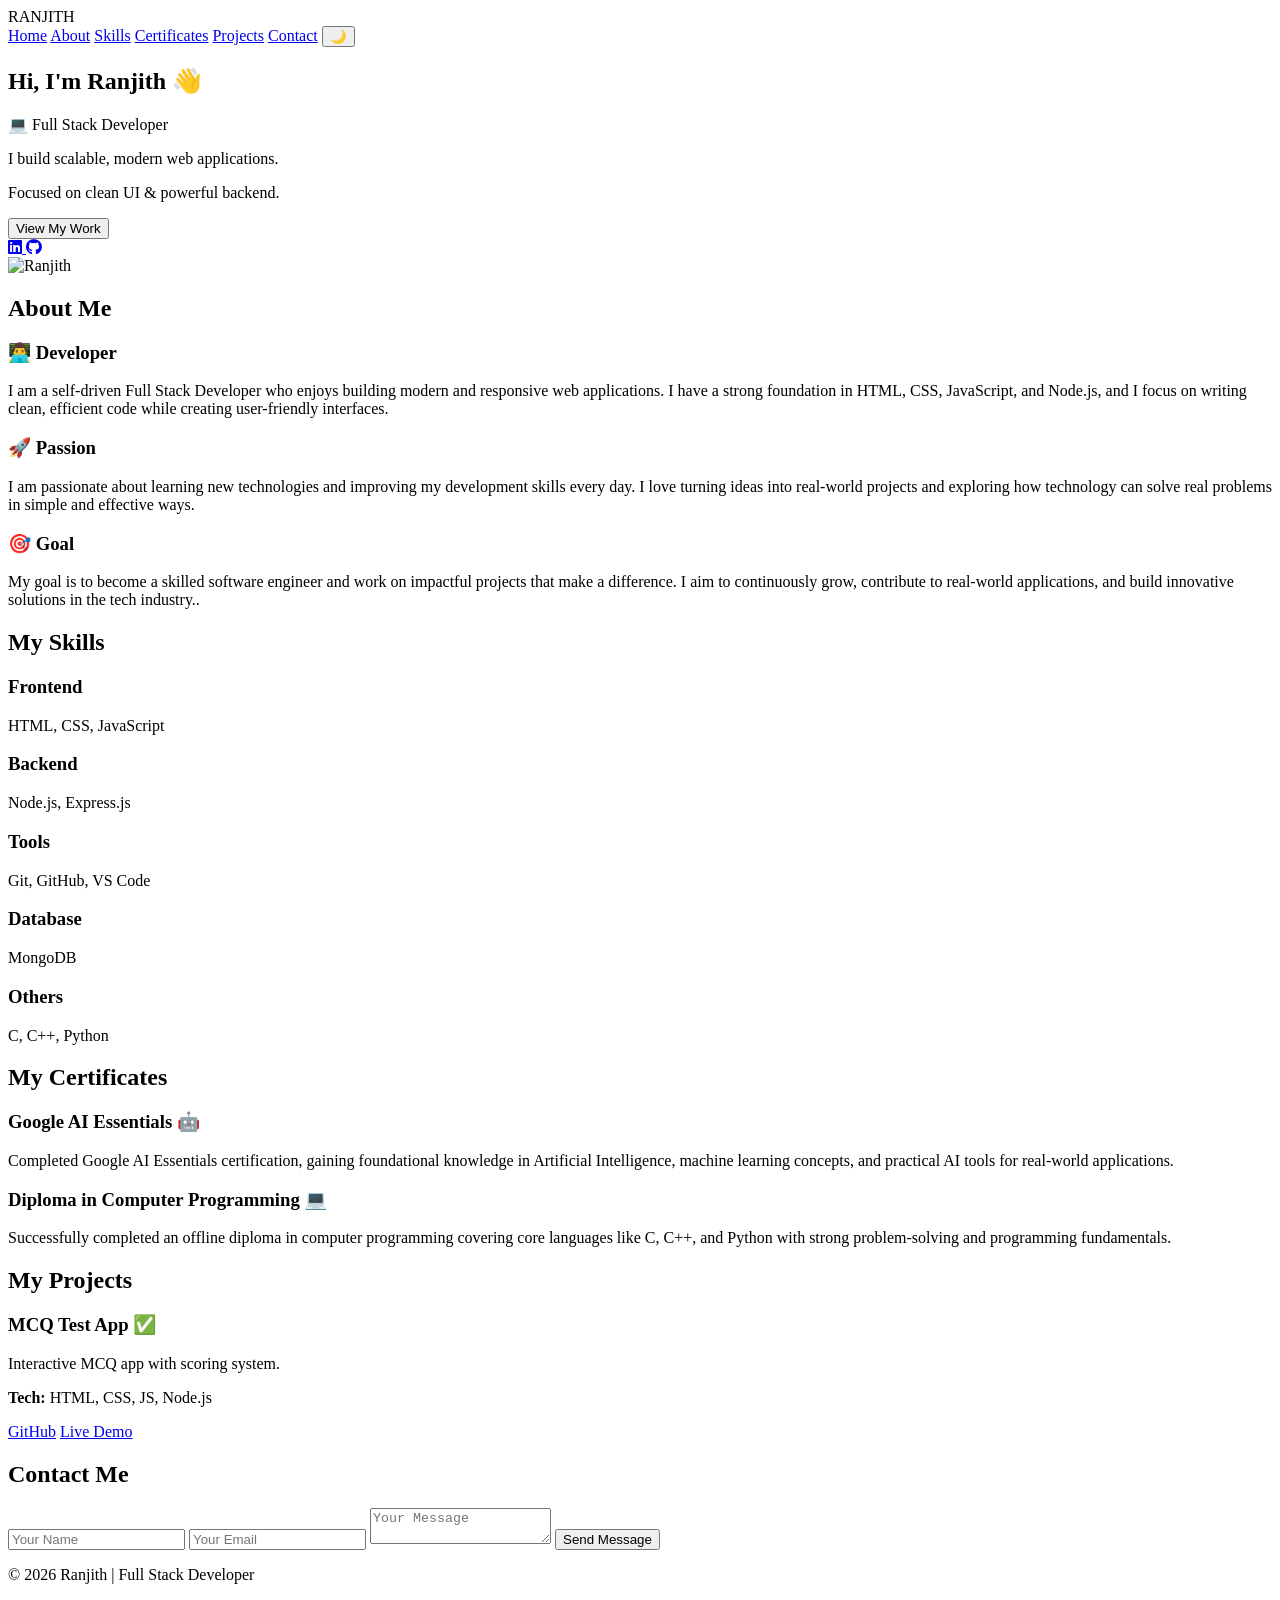
==== index.html @ ca7a4b26 "Rename public/index.html to index.html" ====
<!DOCTYPE html>
<html lang="en">
<head>
  <meta charset="UTF-8">
  <meta name="viewport" content="width=device-width, initial-scale=1.0">
  <title>Ranjith | Full Stack Developer</title>

  <!-- STYLE -->
  <link rel="stylesheet" href="style.css">

  <!-- FONT AWESOME -->
  <link rel="stylesheet" href="https://cdnjs.cloudflare.com/ajax/libs/font-awesome/6.4.0/css/all.min.css">
</head>
<body>

<!-- NAVBAR -->
<nav class="navbar">
  <div class="hero-logo">RANJITH </div>
  <div class="nav-links">
    <a href="#home">Home</a>
    <a href="#about">About</a>
    <a href="#skills">Skills</a>
    <a href="#certificates">Certificates</a>
    <a href="#work">Projects</a>
    <a href="#contact">Contact</a>

    <button onclick="toggleMode()" class="mode-btn">🌙</button>
  </div>
</nav>

<!-- HERO -->
<section id="home" class="hero">
  <div class="left">
    <h1>Hi, I'm Ranjith 👋</h1>
    <p id="typing" class="typing"></p>

    <div class="hero-info">
      <p>💻 Full Stack Developer</p>
      <p>I build scalable, modern web applications.</p>
      <p>Focused on clean UI & powerful backend.</p>
    </div>

    <div class="hero-buttons">
      <button onclick="scrollToSection('work')">View My Work</button>
    </div>

    <!-- 🔥 SOCIAL ICONS ADDED HERE -->
    <div class="social-links">
      <a href="https://www.linkedin.com/in/ranjithm57/" target="_blank">
        <i class="fab fa-linkedin"></i>
      </a>
      <a href="https://github.com/ranjithranvishnu57" target="_blank">
        <i class="fab fa-github"></i>
      </a>
    </div>

  </div>

  <div class="right">
    <div class="profile-container">
      <img src="profile.jpg.jpeg" alt="Ranjith">
    </div>
  </div>
</section>


<!-- ABOUT -->
<section id="about" class="about">
  <h2>About Me</h2>
  <div class="about-grid">
    <div class="about-card reveal">
      <h3>👨‍💻 Developer</h3>
      <p>I am a self-driven Full Stack Developer who enjoys building modern and responsive web applications. I have a strong foundation in HTML, CSS, JavaScript, and Node.js, and I focus on writing clean, efficient code while creating user-friendly interfaces.</p>
    </div>
    <div class="about-card reveal">
      <h3>🚀 Passion</h3>
      <p>I am passionate about learning new technologies and improving my development skills every day. I love turning ideas into real-world projects and exploring how technology can solve real problems in simple and effective ways.</p>
    </div>
    <div class="about-card reveal">
      <h3>🎯 Goal</h3>
      <p>My goal is to become a skilled software engineer and work on impactful projects that make a difference. I aim to continuously grow, contribute to real-world applications, and build innovative solutions in the tech industry..</p>
    </div>
  </div>
</section>

<!-- SKILLS -->
<section id="skills" class="about">
  <h2>My Skills</h2>
  <div class="about-grid">
    <div class="about-card reveal">
      <h3>Frontend</h3>
      <p>HTML, CSS, JavaScript</p>
    </div>
    <div class="about-card reveal">
      <h3>Backend</h3>
      <p>Node.js, Express.js</p>
    </div>
    <div class="about-card reveal">
      <h3>Tools</h3>
      <p>Git, GitHub, VS Code</p>
    </div>
    <div class="about-card reveal">
      <h3>Database</h3>
      <p>MongoDB</p>
    </div>
    <div class="about-card reveal">
      <h3>Others</h3>
      <p>C, C++, Python</p>
    </div>
  </div>
</section>
<section id="certificates" class="about">
  <h2>My Certificates</h2>

  <div class="about-grid">

    <div class="about-card reveal">
      <h3>Google AI Essentials 🤖</h3>
      <p>
        Completed Google AI Essentials certification, gaining foundational knowledge in Artificial Intelligence, 
        machine learning concepts, and practical AI tools for real-world applications.
      </p>
    </div>

    <div class="about-card reveal">
      <h3>Diploma in Computer Programming 💻</h3>
      <p>
        Successfully completed an offline diploma in computer programming covering core languages like 
        C, C++, and Python with strong problem-solving and programming fundamentals.
      </p>
    </div>

  </div>
</section>
</section>


<!-- PROJECTS -->
<section id="work" class="work">
  <h2>My Projects</h2>
  <div class="timeline">
    <div class="timeline-item reveal">
      <h3>MCQ Test App ✅</h3>
      <p>Interactive MCQ app with scoring system.</p>
      <p><strong>Tech:</strong> HTML, CSS, JS, Node.js</p>
      <div class="project-links">
        <a href="https://github.com/ranjithranvishnu57-glitch/QuizApp" target="_blank">GitHub</a>
        <a href="https://quizapp-tiqu.onrender.com/" target="_blank">Live Demo</a>
      </div>
    </div>
  </div>
</section>

<!-- CONTACT -->
<section id="contact" class="contact">
  <h2>Contact Me</h2>
  <form id="contactForm" class="contact-box reveal">
    <input type="text" placeholder="Your Name" required>
    <input type="email" placeholder="Your Email" required>
    <textarea placeholder="Your Message" required></textarea>
    <button type="submit">Send Message</button>
  </form>
</section>

<!-- FOOTER -->
<footer class="fott">
  <p>© 2026 Ranjith | Full Stack Developer</p>
</footer>

<script src="script.js"></script>
</body>
</html>
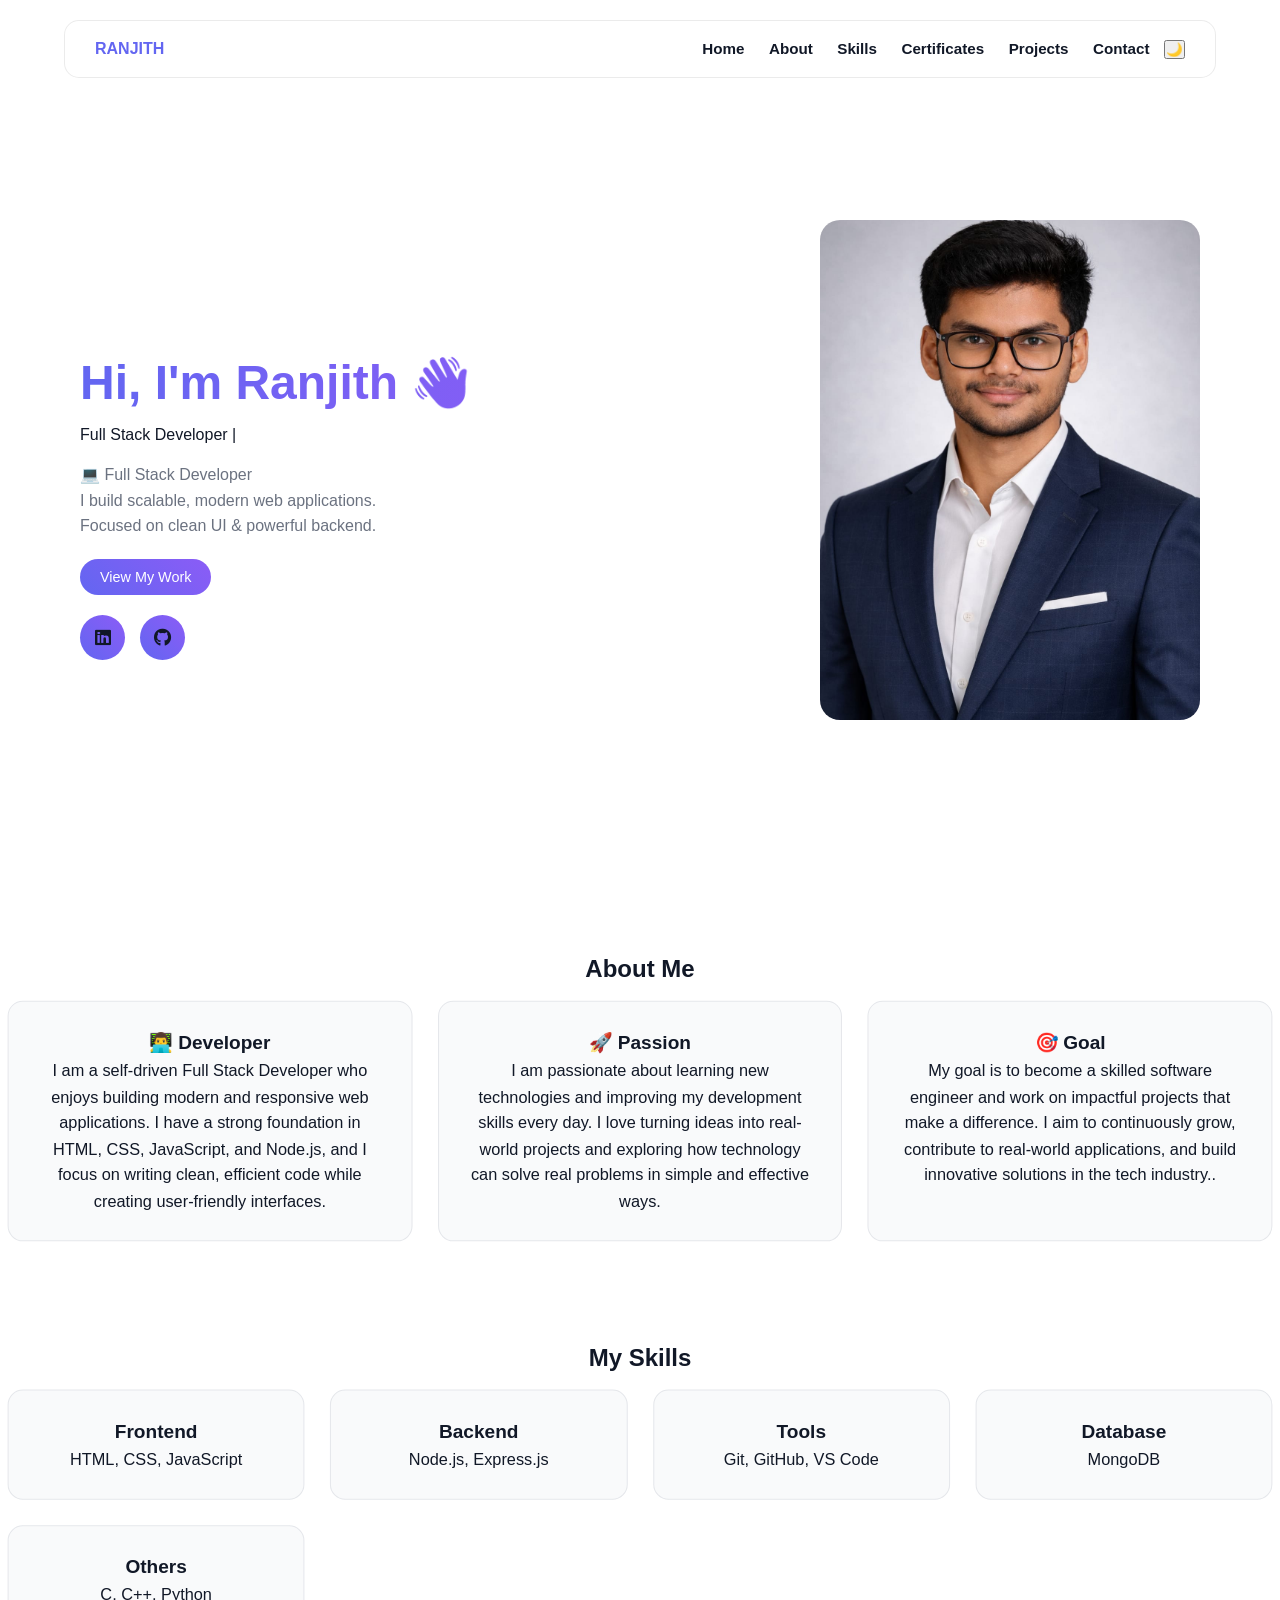
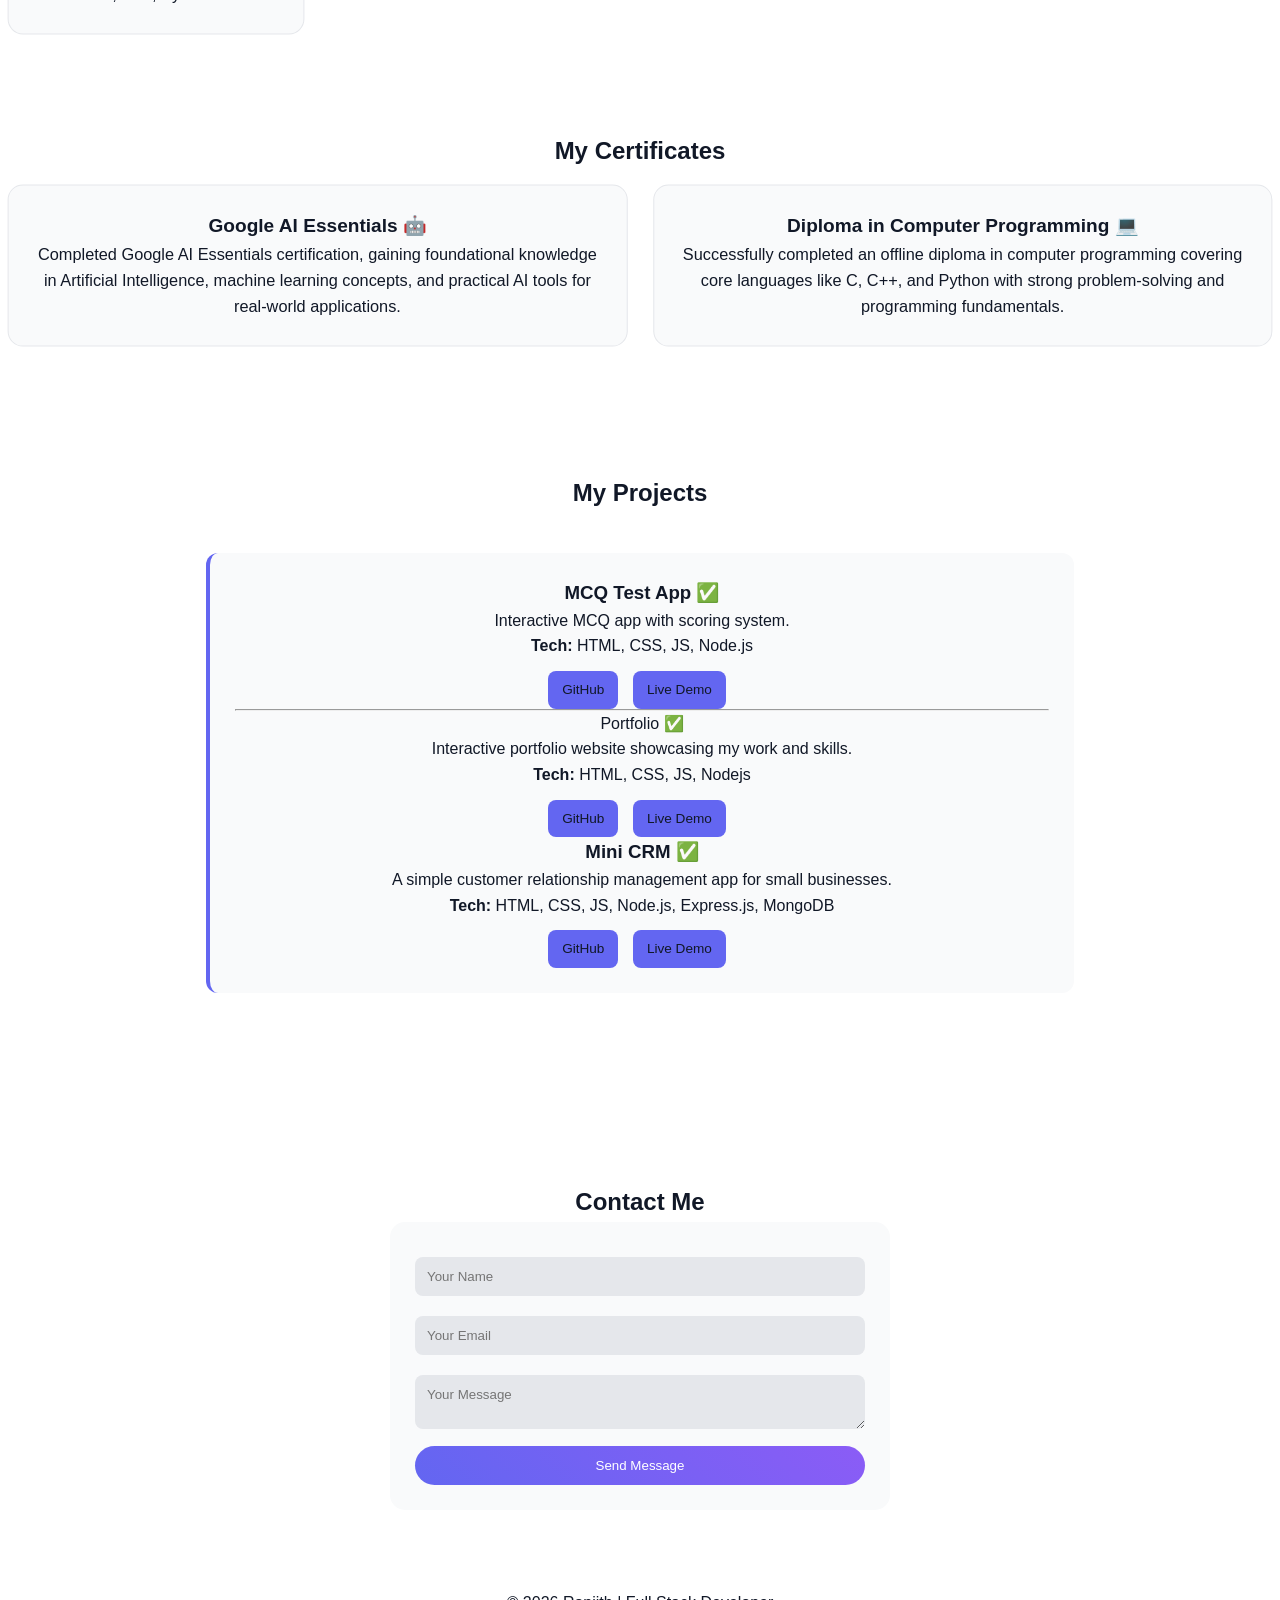
==== commit 2f748d8e: "updated new changes" ====
--- a/index.html
+++ b/index.html
@@ -147,6 +147,23 @@
         <a href="https://github.com/ranjithranvishnu57-glitch/QuizApp" target="_blank">GitHub</a>
         <a href="https://quizapp-tiqu.onrender.com/" target="_blank">Live Demo</a>
       </div>
+      <hr
+
+      <h3>Portfolio ✅</h3>
+      <p>Interactive portfolio website showcasing my work and skills.</p>
+      <p><strong>Tech:</strong> HTML, CSS, JS, Nodejs</p>
+      <div class="project-links">
+        <a href="https://github.com/ranjithranvishnu57-glitch/FUTURE_FS_1" target="_blank">GitHub</a>
+        <a href="https://ranjithranvishnu57-glitch.github.io/FUTURE_FS_1/" target="_blank">Live Demo</a>
+      </div>
+
+      <h3>Mini CRM ✅</h3>
+      <p>A simple customer relationship management app for small businesses.</p>
+      <p><strong>Tech:</strong> HTML, CSS, JS, Node.js, Express.js, MongoDB</p>
+      <div class="project-links">
+        <a href="https://github.com/ranjithranvishnu57-glitch/FUTURE_FS_2" target="_blank">GitHub</a>
+        <a href="https://future-fs-2-w5sz.onrender.com/login.html" target="_blank">Live Demo</a>
+      </div>
     </div>
   </div>
 </section>
--- a/style.css
+++ b/style.css
@@ -0,0 +1,665 @@
+/* RESET */
+* {
+  margin: 0;
+  padding: 0;
+  box-sizing: border-box;
+  font-family: "Poppins", sans-serif;
+}
+
+/* 🌞 LIGHT MODE (DEFAULT) */
+body {
+  background: #ffffff;
+  color: #111827;
+  line-height: 1.6;
+  transition: 0.3s;
+}
+
+/* 🌙 DARK MODE */
+body.dark-mode {
+  background: #111111;
+  color: #f5f5f5;
+}
+
+/* NAVBAR */
+.navbar {
+  position: fixed;
+  top: 20px;
+  left: 50%;
+  transform: translateX(-50%);
+  width: 90%;
+  padding: 15px 30px;
+  display: flex;
+  justify-content: space-between;
+  align-items: center;
+  background: rgba(0,0,0,0.05);
+  backdrop-filter: blur(12px);
+  border-radius: 15px;
+  border: 1px solid rgba(0,0,0,0.08);
+  z-index: 1000;
+  transition: 0.3s;
+  background: linear-gradient(to right, #6366f1, #8b5cf6);
+}
+
+body.dark-mode .navbar {
+  background: rgba(255,255,255,0.05);
+  border: 1px solid rgba(255,255,255,0.08);
+}
+
+.navbar h2 {
+  color: #111827;
+}
+
+body.dark-mode .navbar h2 {
+  color: #f9fafb;
+}
+
+.navbar a {
+  margin: 0 10px;
+  text-decoration: none;
+  color: #4b5563;
+  position: relative;
+  font-size: 0.95rem;
+}
+
+body.dark-mode .navbar a {
+  color: #9ca3af;
+}
+
+.navbar a::after {
+  content: "";
+  width: 0%;
+  height: 2px;
+  background: #6366f1;
+  position: absolute;
+  bottom: -5px;
+  left: 0;
+  transition: 0.3s;
+}
+
+.navbar a:hover {
+  color: #000;
+}
+
+body.dark-mode .navbar a:hover {
+  color: white;
+}
+
+.navbar a:hover::after {
+  width: 100%;
+}
+.navbar.hero-logo{
+  background: linear-gradient(to right, #6366f1, #8b5cf6);
+  -webkit-background-clip: text;
+  -webkit-text-fill-color: transparent;
+
+}
+
+/* HERO */
+.hero {
+  display: flex;
+  align-items: center;
+  justify-content: space-between;
+  padding: 120px 80px 80px;
+  min-height: 100vh;
+  gap: 40px;
+}
+
+.hero .left {
+  flex: 1;
+  max-width: 500px;
+}
+
+.hero h1 {
+  font-size: 3rem;
+  background: linear-gradient(to right, #6366f1, #8b5cf6);
+  -webkit-background-clip: text;
+  color: transparent;
+}
+
+.hero-info {
+  margin-top: 15px;
+}
+
+.hero-info p {
+  color: #6b7280;
+}
+
+body.dark-mode .hero-info p {
+  color: #9ca3af;
+}
+
+.hero button {
+  margin-top: 20px;
+  padding: 10px 20px;
+  border: none;
+  border-radius: 25px;
+  display: flex;
+  gap: 15px;
+  background: linear-gradient(45deg, #6366f1, #8b5cf6);
+  color: white;
+  cursor: pointer;
+  font-size: 0.9rem;
+  transition: 0.3s;
+}
+
+.hero button:hover {
+  transform: scale(1.05);
+  box-shadow: 0 0 15px rgba(99,102,241,0.6);
+}
+
+/* HERO SOCIAL ICONS */
+.hero-social-links {
+  margin-top: 15px;
+  display: flex;
+  gap: 15px;
+}
+
+.hero-social-links a {
+  display: flex;
+  align-items: center;
+  justify-content: center;
+  width: 40px;
+  height: 40px;
+  background: #6366f1;
+  color: white;
+  border-radius: 50%;
+  font-size: 1.2rem;
+  transition: 0.3s;
+   
+}
+
+.hero-social-links a:hover {
+  background: #4f46e5;
+  transform: scale(1.2);
+}
+
+body.dark-mode .hero-social-links a {
+  background: #9ca3af;
+  color: #111;
+}
+
+body.dark-mode .hero-social-links a:hover {
+  background: #f3f4f6;
+  color: #111;
+}
+
+/* IMAGE */
+.profile-container {
+  width: 380px;
+  height: 500px;
+  border-radius: 20px;
+  overflow: hidden;
+  transition: 0.3s;
+}
+
+.profile-container:hover {
+  transform: scale(1.05);
+}
+
+.profile-container img {
+  width: 100%;
+  height: 100%;
+  object-fit: cover;
+}
+
+/* ABOUT */
+.about {
+  padding: 50px 20px;
+  text-align: center;
+  
+}
+
+.about h2 {
+  margin-bottom: 15px;
+}
+
+.about-grid {
+  display: grid;
+  grid-template-columns: repeat(auto-fit, minmax(250px, 1fr));
+  gap: 25px;
+  cursor: pointer;
+  transition: 0.3s;
+   transform: scale(1.02);
+}
+
+.about-card {
+  padding: 25px;
+  background: #f9fafb;
+  border-radius: 15px;
+  border: 1px solid #e5e7eb;
+  transition: 0.3s;
+}
+
+body.dark-mode .about-card {
+  background: rgba(255,255,255,0.04);
+  border: 1px solid rgba(255,255,255,0.06);
+}
+
+.about-card:hover {
+  transform: translateY(-8px);
+  box-shadow: 0 0 20px rgba(99,102,241,0.3);
+}
+
+/* PROJECTS */
+.work {
+  padding: 80px 20px;
+  text-align: center;
+  margin-bottom: 30px;
+}
+
+/* TIMELINE CONTAINER */
+.timeline {
+  margin-top: 40px;
+  display: flex;
+  flex-direction: column;
+  gap: 40px; /* 🔥 increased gap (3 line spacing feel) */
+}
+
+/* EACH PROJECT CARD */
+.timeline-item {
+  width: 70%;
+  margin: auto;
+  padding: 25px;
+  background: #f9fafb;
+  border-left: 4px solid #6366f1;
+  border-radius: 12px;
+  transition: all 0.3s ease;
+  position: relative;
+}
+
+/* 🔥 Divider line between items */
+.timeline-item::after {
+  content: "";
+  position: absolute;
+  bottom: -20px;
+  left: 10%;
+  width: 80%;
+  height: 1px;
+  background: rgba(0,0,0,0.1);
+}
+
+/* Last item ku divider remove */
+.timeline-item:last-child::after {
+  display: none;
+}
+
+/* DARK MODE */
+body.dark-mode .timeline-item {
+  background: rgba(255,255,255,0.04);
+}
+
+body.dark-mode .timeline-item::after {
+  background: rgba(255,255,255,0.1);
+}
+
+/* HOVER EFFECT */
+.timeline-item:hover {
+  transform: scale(1.03);
+  box-shadow: 0 10px 25px rgba(0,0,0,0.1);
+}
+
+/* PROJECT LINKS */
+.project-links a {
+  display: inline-block;
+  margin-top: 12px;
+  margin-right: 10px;
+  padding: 8px 14px;
+  background: #6366f1;
+  color: white;
+  text-decoration: none;
+  border-radius: 8px;
+  font-size: 0.85rem;
+  transition: all 0.3s ease;
+}
+
+/* BUTTON HOVER */
+.project-links a:hover {
+  background: #4f46e5;
+  transform: translateY(-2px);
+}
+
+/* RESUME SECTION */
+.resume {
+  padding: 80px 20px;
+  text-align: center;
+}
+
+.resume-section {
+  max-width: 500px;
+  margin: auto;
+  padding: 25px;
+  background: #f9fafb;
+  border-radius: 15px;
+  border: 1px solid #e5e7eb;
+}
+
+body.dark-mode .resume-section {
+  background: rgba(255,255,255,0.04);
+  border: 1px solid rgba(255,255,255,0.06);
+}
+
+.resume-section .btn {
+  display: inline-block;
+  margin-top: 15px;
+  padding: 10px 20px;
+  background: #6366f1;
+  color: white;
+  text-decoration: none;
+  border-radius: 8px;
+  transition: 0.3s;
+}
+
+.resume-section .btn:hover {
+  background: #4f46e5;
+}
+
+.resume-section input[type="file"] {
+  margin-top: 15px;
+  padding: 8px;
+  border-radius: 8px;
+  border: 1px solid #ccc;
+}
+
+/* CERTIFICATIONS SECTION */
+.certifications {
+  padding: 80px 20px;
+  text-align: center;
+}
+
+.cert-grid {
+  display: grid;
+  grid-template-columns: repeat(auto-fit, minmax(250px, 1fr));
+  gap: 20px;
+  margin-top: 30px;
+}
+
+.cert-card {
+  padding: 20px;
+  background: #f9fafb;
+  border-radius: 15px;
+  border: 1px solid #e5e7eb;
+  transition: 0.3s;
+}
+
+body.dark-mode .cert-card {
+  background: rgba(255,255,255,0.04);
+  border: 1px solid rgba(255,255,255,0.06);
+}
+
+.cert-card:hover {
+  transform: translateY(-8px);
+  box-shadow: 0 0 20px rgba(99,102,241,0.3);
+}
+
+/* CONTACT */
+.contact {
+  padding: 80px 20px;
+  text-align: center;
+}
+
+.contact-box {
+  max-width: 500px;
+  margin: auto;
+  padding: 25px;
+  background: #f9fafb;
+  border-radius: 15px;
+}
+
+body.dark-mode .contact-box {
+  background: rgba(255,255,255,0.04);
+}
+
+.contact-box input,
+.contact-box textarea {
+  width: 100%;
+  padding: 12px;
+  margin: 10px 0;
+  border-radius: 8px;
+  border: none;
+  background: #e5e7eb;
+  color: black;
+}
+
+body.dark-mode .contact-box input,
+body.dark-mode .contact-box textarea {
+  background: #020617;
+  color: white;
+}
+
+.contact-box button {
+  width: 100%;
+  padding: 12px;
+  border: none;
+  border-radius: 20px;
+  background: linear-gradient(45deg, #6366f1, #8b5cf6);
+  color: white;
+  cursor: pointer;
+}
+
+/*   SOCIAL LINKS */
+.social-links {
+  margin-top: 10px;
+  display: flex;
+  justify-content: center;
+  gap: 15px;
+}
+
+.social-links a {
+  text-decoration: none;
+  color: #6366f1;
+  font-weight: 500;
+  transition: 0.3s;
+}
+
+.social-links a:hover {
+  color: #4f46e5;
+  transform: scale(1.1);
+}
+
+body.dark-mode footer {
+  color: #9ca3af;
+  
+}
+
+/* SCROLL REVEAL */
+.reveal {
+  opacity: 0;
+  transform: translateY(40px);
+  transition: 0.6s;
+}
+
+.reveal.active {
+  opacity: 1;
+  transform: translateY(0);
+}
+
+/* RESPONSIVE */
+@media(max-width: 768px) {
+  .hero {
+    flex-direction: column;
+    text-align: center;
+    padding: 120px 20px 60px;
+  }
+
+  .timeline-item {
+    width: 90%;
+  }
+}
+/* 🔥 MOVE SOCIAL ICONS TO HERO RIGHT SIDE */
+
+/* ICON STYLE UPGRADE */
+.social-links a {
+  width: 45px;
+  height: 45px;
+  background: linear-gradient(45deg, #6366f1, #8b5cf6);
+  color: white;
+  border-radius: 50%;
+  display: flex;
+  align-items: center;
+  justify-content: center;
+  font-size: 18px;
+  transition: 0.3s;
+}
+
+/* HOVER EFFECT 🔥 */
+.social-links a:hover {
+  transform: translateY(-6px) scale(1.1);
+  box-shadow: 0 0 15px rgba(99,102,241,0.7);
+}
+
+/* DARK MODE */
+body.dark-mode .social-links a {
+  background: #9ca3af;
+  color: #111;
+}
+
+body.dark-mode .social-links a:hover {
+  background: #f3f4f6;
+}
+
+/* 👇 IMPORTANT: make hero-left reference */
+.hero .left {
+  position: relative;
+}
+
+/* 🔥 ICONS UNDER HERO BUTTONS (LEFT SIDE) */
+.social-links {
+  position: absolute;
+  top: 100%;      
+  left: 0;         /* left align */
+  margin-top: 15px;
+  display: flex;
+  gap: 15px;
+}
+/* 👇 HERO LEFT = REFERENCE */
+.hero .left {
+  position: relative;
+}
+
+/* 👇 ICONS EXACTLY BUTTON KEELA */
+.hero .left .social-links {
+  position: absolute;
+  top: 100%;
+  left: 0;
+  margin-top: 20px;
+  justify-content: flex-start;
+}
+/* 🔥 REMOVE UNDERLINE + COLOR CHANGE (GLOBAL FIX) */
+a {
+  text-decoration: none !important;
+  color: inherit !important;
+}
+
+/* 🔥 NAVBAR CLICK / ACTIVE FIX */
+.navbar a:focus,
+.navbar a:active,
+.navbar a:visited {
+  color: inherit !important;
+  text-decoration: none !important;
+  outline: none;
+}
+
+/* 🔥 SECTION HEADINGS FIX (About, Projects, etc.) */
+h1, h2, h3, p {
+  text-decoration: none !important;
+}
+.fott{
+  text-align: center;
+}
+/* SIMPLE ARROW EFFECT */
+#about h2::after,
+#work h2::after,
+#certificates h2::after {
+  margin-left: 5px;
+  transition: 0.3s;
+}
+
+/* SMALL MOVE ON HOVER */
+#about h2:hover::after,
+#work h2:hover::after,
+#certificates h2:hover::after {
+  margin-left: 10px;
+}
+/* 🔥 CARD HOVER EXTRA EFFECT */
+.about-card {
+  position: relative;
+  overflow: hidden;
+}
+
+/* ✨ LIGHT GLOW FOLLOW EFFECT */
+.about-card::before {
+  content: "";
+  position: absolute;
+  width: 0;
+  height: 0;
+  background: rgba(168, 85, 247, 0.15);
+  border-radius: 50%;
+  top: 50%;
+  left: 50%;
+  transform: translate(-50%, -50%);
+  transition: 0.4s;
+}
+
+/* 🔥 WHEN HOVER */
+.about-card:hover::before {
+  width: 200%;
+  height: 200%;
+}
+
+/* 🔥 TEXT LITTLE POP */
+.about-card:hover h3 {
+  color: #7c3aed;
+  transition: 0.3s;
+}
+/* 🔥 CARD HOVER EXTRA EFFECT */
+.about-card {
+  position: relative;
+  overflow: hidden;
+}
+
+/* ✨ LIGHT GLOW FOLLOW EFFECT */
+.about-card::before {
+  content: "";
+  position: absolute;
+  width: 0;
+  height: 0;
+  background: rgba(168, 85, 247, 0.15);
+  border-radius: 50%;
+  top: 50%;
+  left: 50%;
+  transform: translate(-50%, -50%);
+  transition: 0.4s;
+}
+
+/* 🔥 WHEN HOVER */
+.about-card:hover::before {
+  width: 200%;
+  height: 200%;
+}
+
+/* 🔥 TEXT LITTLE POP */
+.about-card:hover h3 {
+  color: #7c3aed;
+  transition: 0.3s;
+}
+/* 🔥 NAVBAR TEXT FIX */
+.navbar a {
+  color: #111827 !important;   /* dark visible color */
+  font-weight: 600;
+}
+
+/* 🔥 LOGO COLOR */
+.navbar .hero-logo {
+  color: #6366f1 !important;
+  font-weight: bold;
+}
+
+/* 🔥 NAVBAR BACKGROUND STRONG */
+.navbar {
+  background: rgba(255,255,255,0.95) !important;
+}
+
+/* 🔥 HOVER EFFECT */
+.navbar a:hover {
+  color: #6366f1 !important;
+}
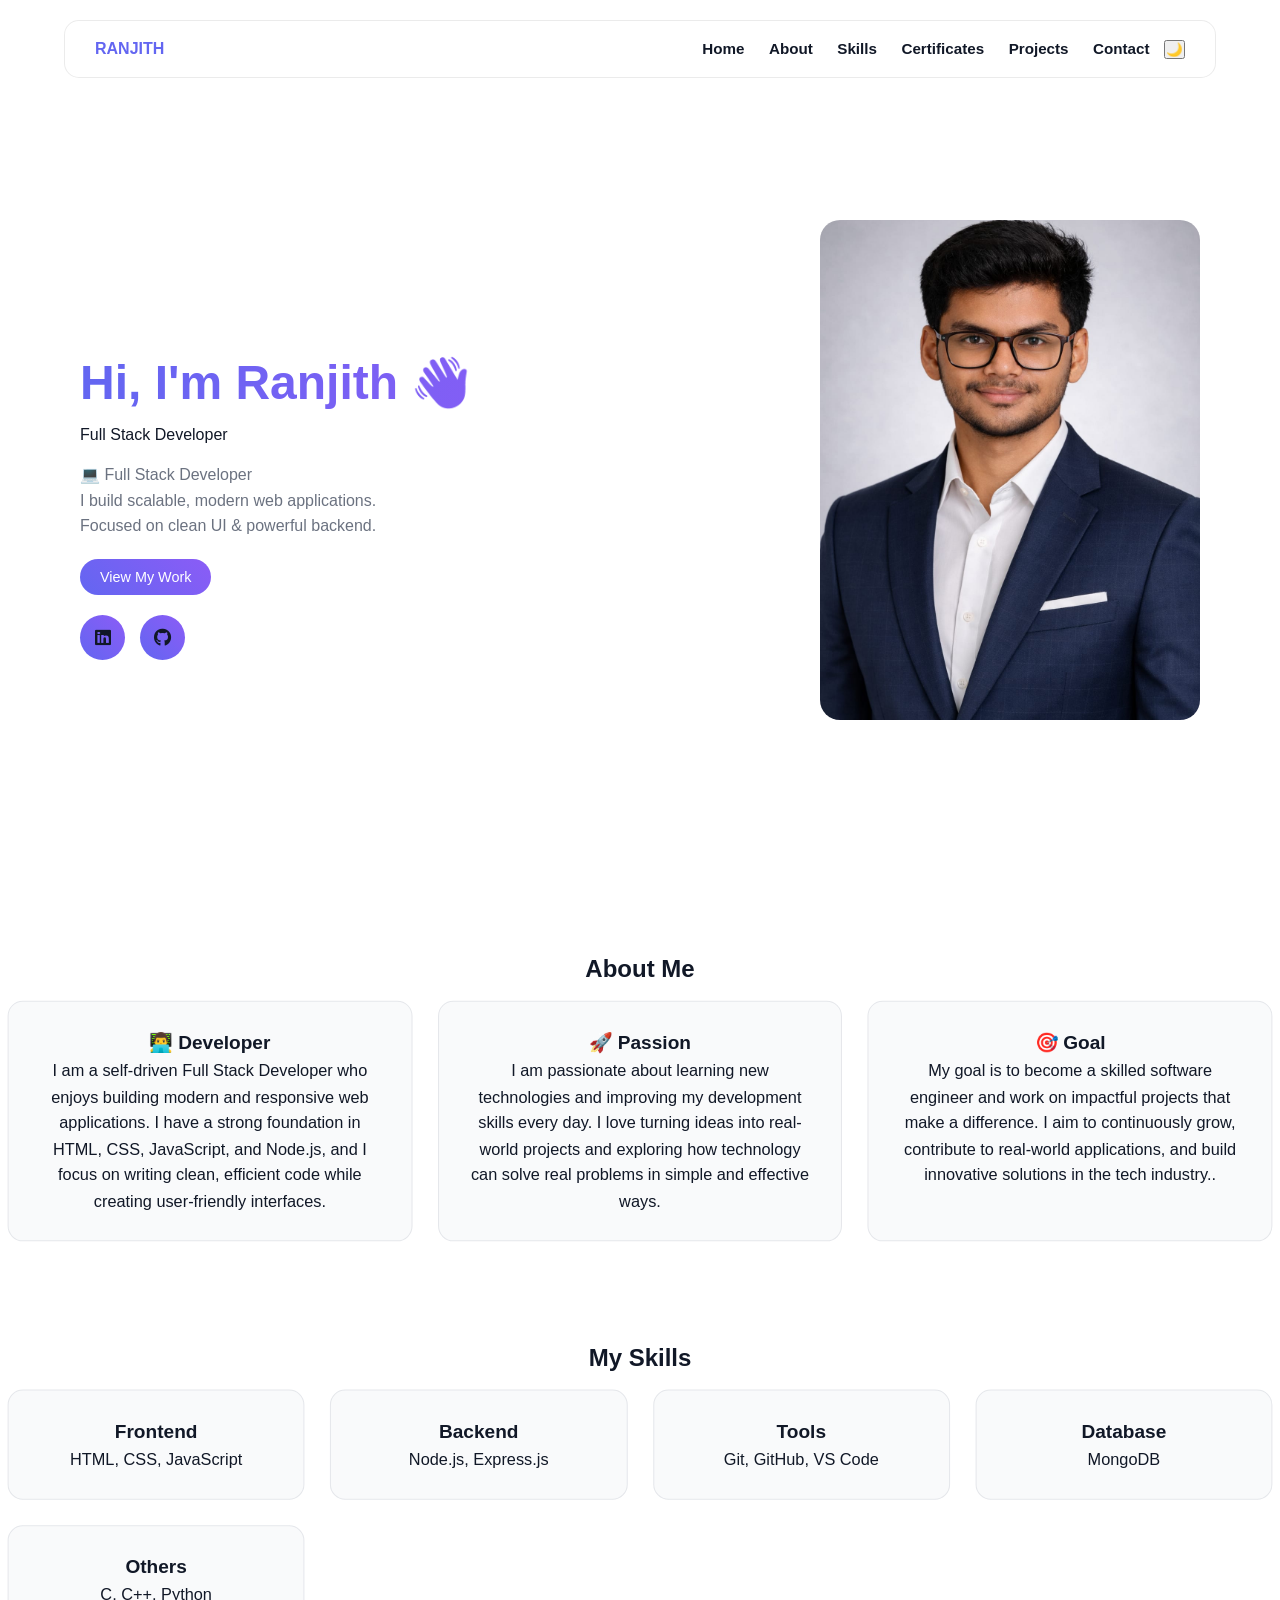
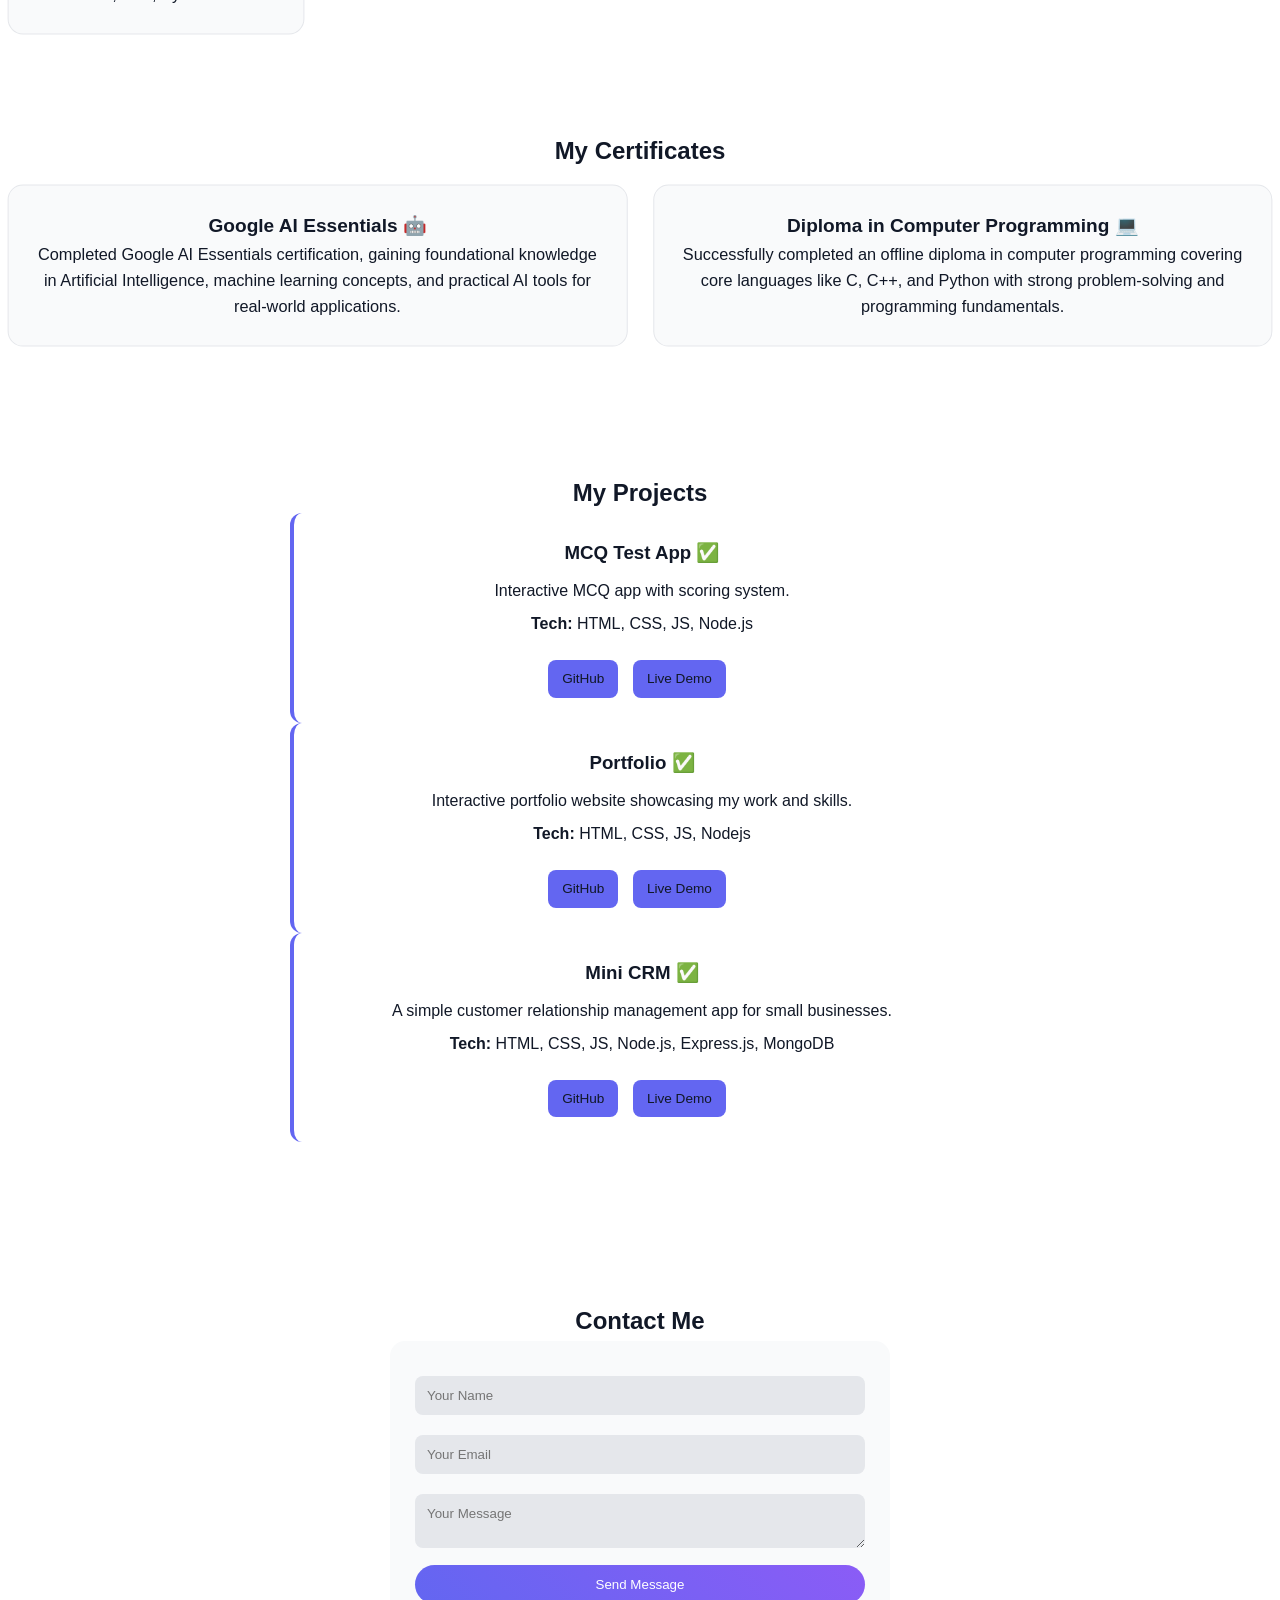
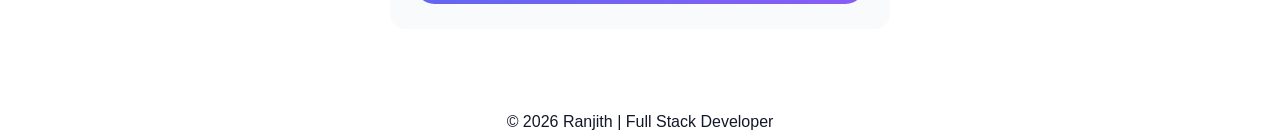
==== commit a5bbd345: "Added 2 new projects to portfolio" ====
--- a/index.html
+++ b/index.html
@@ -137,9 +137,11 @@
 
 <!-- PROJECTS -->
 <section id="work" class="work">
+
   <h2>My Projects</h2>
-  <div class="timeline">
-    <div class="timeline-item reveal">
+
+  
+    <div class="timeline-item">
       <h3>MCQ Test App ✅</h3>
       <p>Interactive MCQ app with scoring system.</p>
       <p><strong>Tech:</strong> HTML, CSS, JS, Node.js</p>
@@ -147,8 +149,9 @@
         <a href="https://github.com/ranjithranvishnu57-glitch/QuizApp" target="_blank">GitHub</a>
         <a href="https://quizapp-tiqu.onrender.com/" target="_blank">Live Demo</a>
       </div>
-      <hr
+    </div>
 
+     <div class="timeline-item">
       <h3>Portfolio ✅</h3>
       <p>Interactive portfolio website showcasing my work and skills.</p>
       <p><strong>Tech:</strong> HTML, CSS, JS, Nodejs</p>
@@ -156,6 +159,10 @@
         <a href="https://github.com/ranjithranvishnu57-glitch/FUTURE_FS_1" target="_blank">GitHub</a>
         <a href="https://ranjithranvishnu57-glitch.github.io/FUTURE_FS_1/" target="_blank">Live Demo</a>
       </div>
+    </div>
+
+    <div class="timeline-item">
+    
 
       <h3>Mini CRM ✅</h3>
       <p>A simple customer relationship management app for small businesses.</p>
@@ -164,8 +171,10 @@
         <a href="https://github.com/ranjithranvishnu57-glitch/FUTURE_FS_2" target="_blank">GitHub</a>
         <a href="https://future-fs-2-w5sz.onrender.com/login.html" target="_blank">Live Demo</a>
       </div>
+    
     </div>
-  </div>
+
+
 </section>
 
 <!-- CONTACT -->
--- a/style.css
+++ b/style.css
@@ -244,64 +244,45 @@
 .work {
   padding: 80px 20px;
   text-align: center;
-  margin-bottom: 30px;
-}
-
-/* TIMELINE CONTAINER */
-.timeline {
-  margin-top: 40px;
-  display: flex;
-  flex-direction: column;
-  gap: 40px; /* 🔥 increased gap (3 line spacing feel) */
-}
-
-/* EACH PROJECT CARD */
+}
+
+
+
 .timeline-item {
   width: 70%;
-  margin: auto;
   padding: 25px;
-  background: #f9fafb;
+  background: white; /* box color */
+  border-radius: 12px;
   border-left: 4px solid #6366f1;
-  border-radius: 12px;
-  transition: all 0.3s ease;
-  position: relative;
-}
-
-/* 🔥 Divider line between items */
-.timeline-item::after {
-  content: "";
-  position: absolute;
-  bottom: -20px;
-  left: 10%;
-  width: 80%;
-  height: 1px;
-  background: rgba(0,0,0,0.1);
-}
-
-/* Last item ku divider remove */
-.timeline-item:last-child::after {
-  display: none;
+  max-width: 700px;
+  margin: 0 auto;
+  transition: 0.3s;
+  align-items: center
+}
+
+.timeline-item:hover {
+  transform: translateY(-5px);
+  box-shadow: 0 10px 25px rgba(0,0,0,0.2);
 }
 
 /* DARK MODE */
 body.dark-mode .timeline-item {
-  background: rgba(255,255,255,0.04);
-}
-
-body.dark-mode .timeline-item::after {
-  background: rgba(255,255,255,0.1);
-}
-
-/* HOVER EFFECT */
-.timeline-item:hover {
-  transform: scale(1.03);
-  box-shadow: 0 10px 25px rgba(0,0,0,0.1);
-}
-
-/* PROJECT LINKS */
+  background: rgba(255,255,255,0.05);
+}
+
+/* TEXT SPACING */
+.timeline-item h3 {
+  margin-bottom: 10px;
+}
+
+.timeline-item p {
+  margin-bottom: 8px;
+}
+
+/* BUTTONS */
 .project-links a {
   display: inline-block;
-  margin-top: 12px;
+  margin-top: 15px;
   margin-right: 10px;
   padding: 8px 14px;
   background: #6366f1;
@@ -309,10 +290,9 @@
   text-decoration: none;
   border-radius: 8px;
   font-size: 0.85rem;
-  transition: all 0.3s ease;
-}
-
-/* BUTTON HOVER */
+  transition: 0.3s;
+}
+
 .project-links a:hover {
   background: #4f46e5;
   transform: translateY(-2px);
